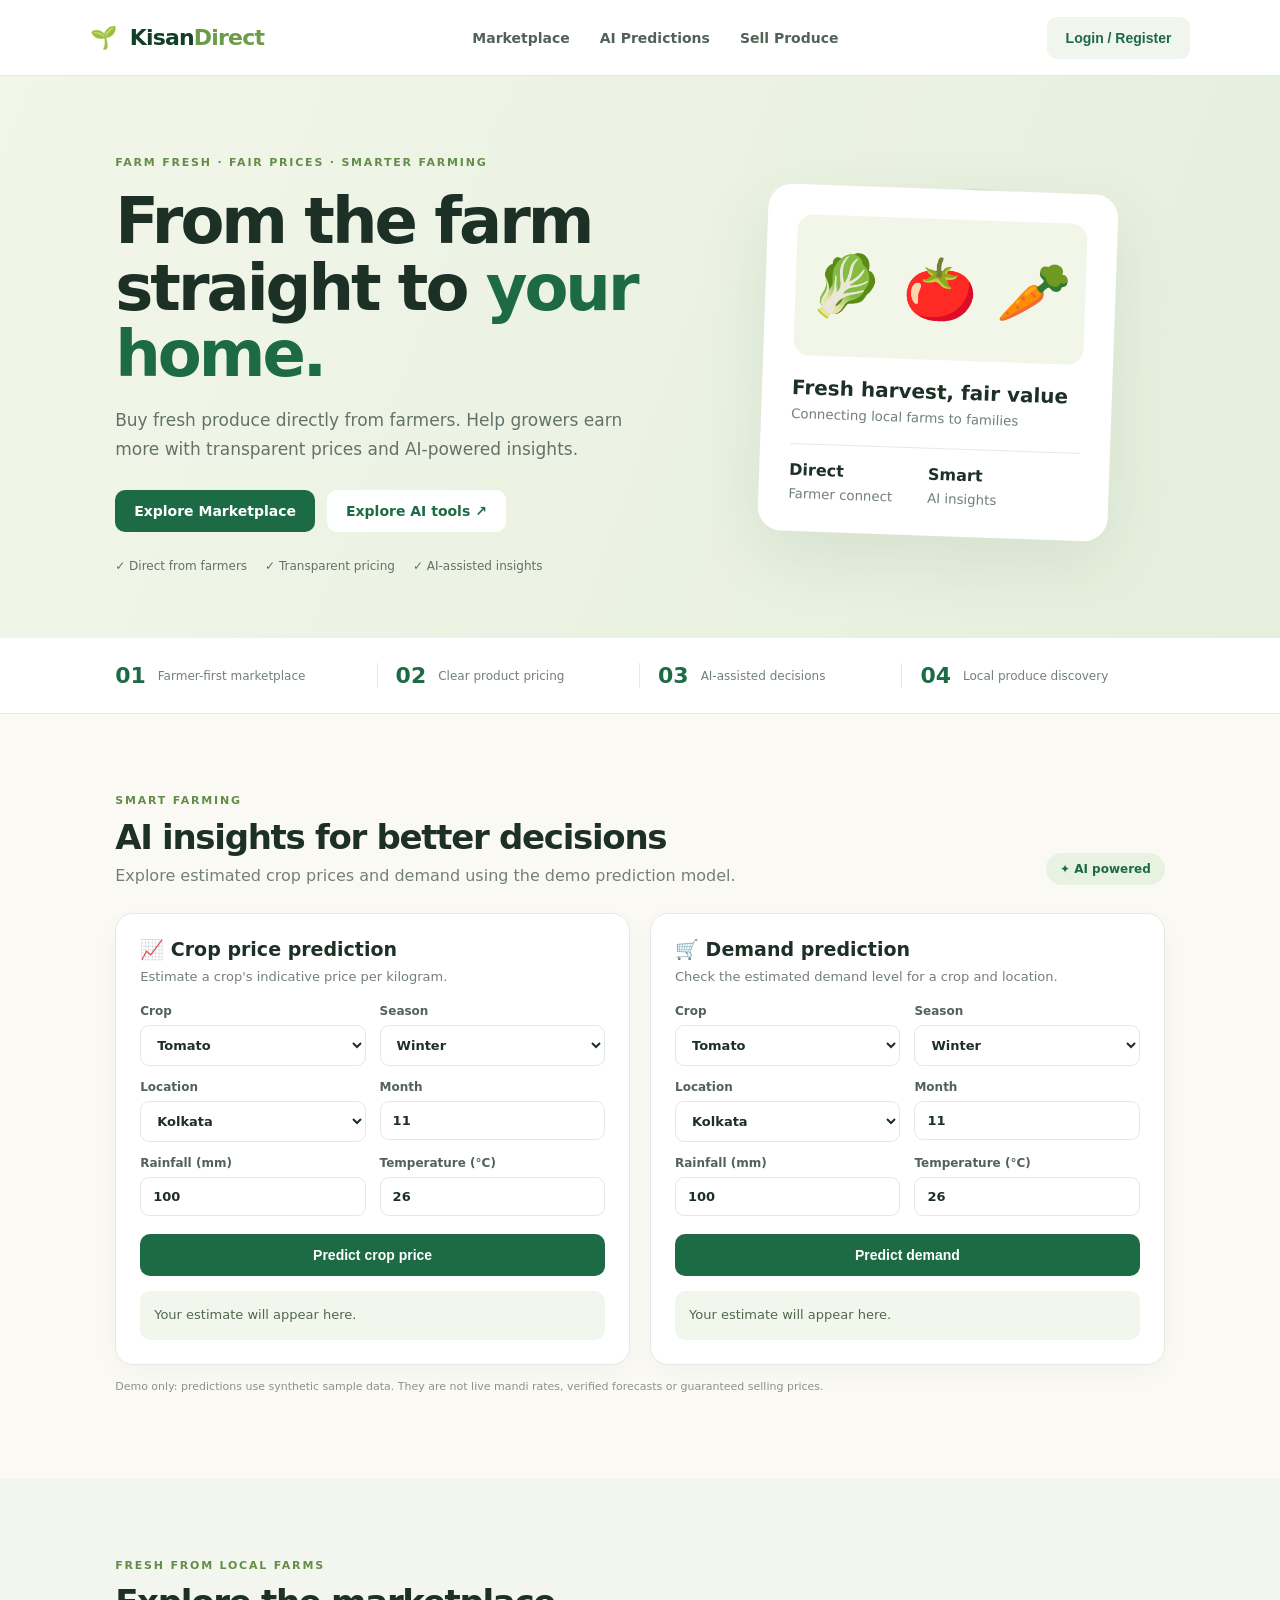
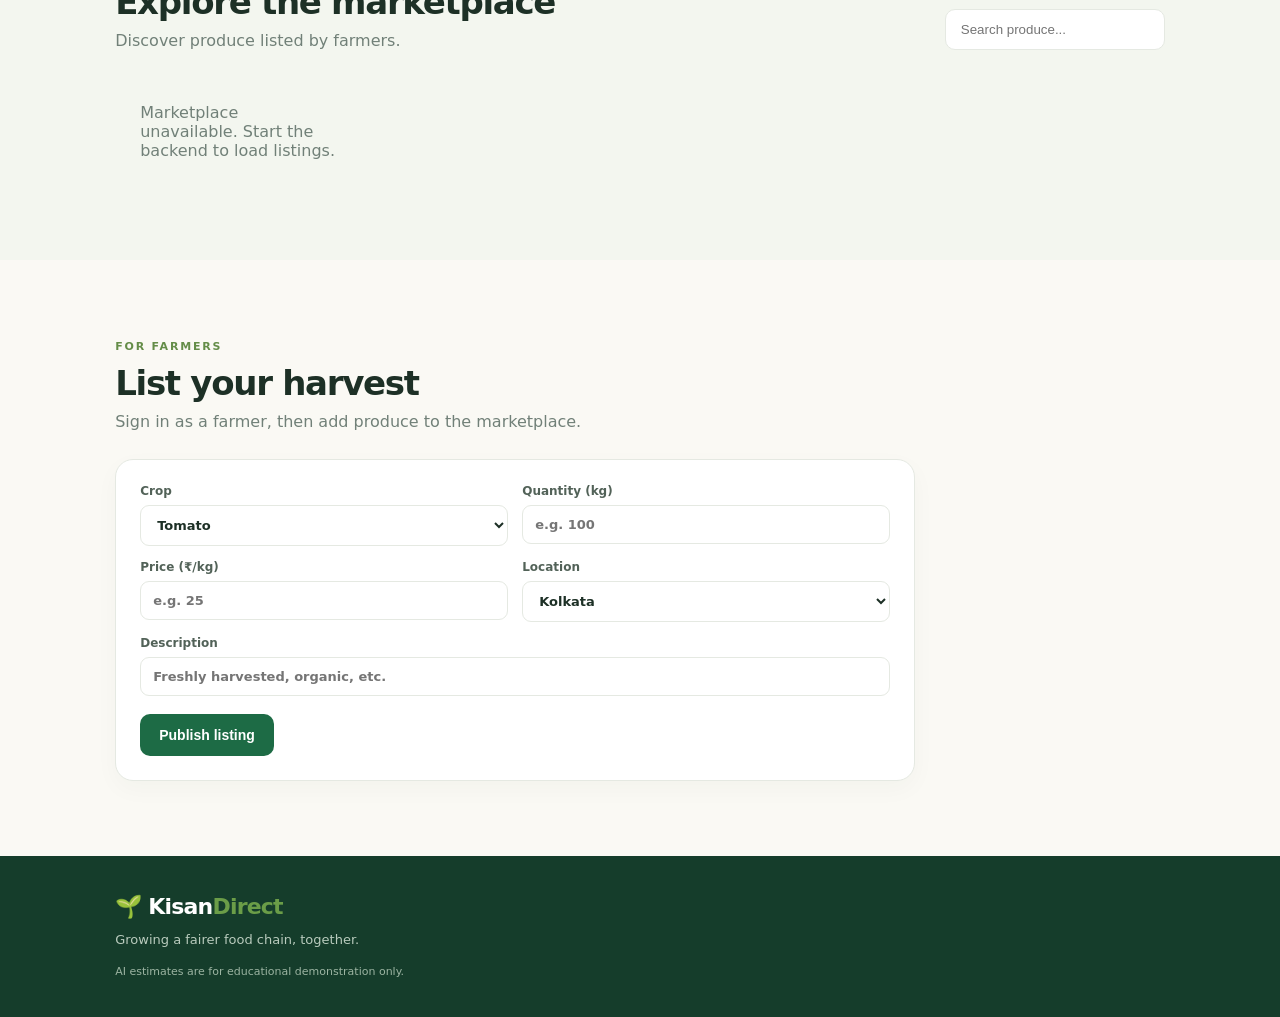
==== mvp/frontend/index.html @ 40bfc6fa "Initial commit: Kisan Direct AI Hackathon Project" ====
<!doctype html>
<html lang="en">
<head>
<meta charset="utf-8"><meta name="viewport" content="width=device-width, initial-scale=1">
<title>Kisan Direct | AI Farmer Marketplace</title><link rel="stylesheet" href="style.css">
</head>
<body>
<header class="topbar"><a class="brand" href="#"><span class="logo">🌱</span> Kisan<span>Direct</span></a>
<nav><a href="#market">Marketplace</a><a href="#ai">AI Predictions</a><a href="#sell">Sell Produce</a></nav>
<div class="auth" id="authArea"><button class="btn ghost" onclick="showAuth()">Login / Register</button></div></header>
<main>
<section class="hero"><div class="hero-copy"><span class="eyebrow">FARM FRESH · FAIR PRICES · SMARTER FARMING</span>
<h1>From the farm<br>straight to <em>your home.</em></h1>
<p>Buy fresh produce directly from farmers. Help growers earn more with transparent prices and AI-powered insights.</p>
<div class="hero-actions"><a class="btn primary" href="#market">Explore Marketplace</a><a class="btn light" href="#ai">Explore AI tools ↗</a></div>
<div class="trust"><span>✓ Direct from farmers</span><span>✓ Transparent pricing</span><span>✓ AI-assisted insights</span></div></div>
<div class="hero-art"><div class="sun"></div><div class="hero-card"><div class="produce">🥬 🍅 🥕</div><b>Fresh harvest, fair value</b><small>Connecting local farms to families</small><div class="mini-stats"><div><b>Direct</b><small>Farmer connect</small></div><div><b>Smart</b><small>AI insights</small></div></div></div></div></section>
<section class="stats"><div><b>01</b><span>Farmer-first marketplace</span></div><div><b>02</b><span>Clear product pricing</span></div><div><b>03</b><span>AI-assisted decisions</span></div><div><b>04</b><span>Local produce discovery</span></div></section>
<section id="ai" class="section"><div class="section-head"><div><span class="eyebrow">SMART FARMING</span><h2>AI insights for better decisions</h2><p>Explore estimated crop prices and demand using the demo prediction model.</p></div><span class="pill">✦ AI powered</span></div>
<div class="ai-grid"><div class="panel prediction"><h3>📈 Crop price prediction</h3><p>Estimate a crop's indicative price per kilogram.</p><div class="form-grid"><label>Crop<select id="priceCrop"></select></label><label>Season<select id="priceSeason"><option>Winter</option><option>Summer</option><option>Monsoon</option></select></label><label>Location<select id="priceLocation"></select></label><label>Month<input id="priceMonth" type="number" min="1" max="12" value="11"></label><label>Rainfall (mm)<input id="priceRain" type="number" value="100"></label><label>Temperature (°C)<input id="priceTemp" type="number" value="26"></label></div><button class="btn primary full" onclick="predict('price')">Predict crop price</button><div id="priceResult" class="result">Your estimate will appear here.</div></div>
<div class="panel prediction"><h3>🛒 Demand prediction</h3><p>Check the estimated demand level for a crop and location.</p><div class="form-grid"><label>Crop<select id="demandCrop"></select></label><label>Season<select id="demandSeason"><option>Winter</option><option>Summer</option><option>Monsoon</option></select></label><label>Location<select id="demandLocation"></select></label><label>Month<input id="demandMonth" type="number" min="1" max="12" value="11"></label><label>Rainfall (mm)<input id="demandRain" type="number" value="100"></label><label>Temperature (°C)<input id="demandTemp" type="number" value="26"></label></div><button class="btn primary full" onclick="predict('demand')">Predict demand</button><div id="demandResult" class="result">Your estimate will appear here.</div></div></div>
<p class="disclaimer">Demo only: predictions use synthetic sample data. They are not live mandi rates, verified forecasts or guaranteed selling prices.</p></section>
<section id="market" class="section market"><div class="section-head"><div><span class="eyebrow">FRESH FROM LOCAL FARMS</span><h2>Explore the marketplace</h2><p>Discover produce listed by farmers.</p></div><input id="search" class="search" placeholder="Search produce..." oninput="loadProducts()"></div><div id="products" class="product-grid"><div class="empty">Loading products…</div></div></section>
<section id="sell" class="section sell"><div class="section-head"><div><span class="eyebrow">FOR FARMERS</span><h2>List your harvest</h2><p>Sign in as a farmer, then add produce to the marketplace.</p></div></div>
<div class="panel sell-panel"><div class="form-grid"><label>Crop<select id="sellCrop"></select></label><label>Quantity (kg)<input id="sellQty" type="number" min="1" placeholder="e.g. 100"></label><label>Price (₹/kg)<input id="sellPrice" type="number" min="1" placeholder="e.g. 25"></label><label>Location<select id="sellLocation"></select></label><label class="wide">Description<input id="sellDesc" placeholder="Freshly harvested, organic, etc."></label></div><button class="btn primary" onclick="addProduct()">Publish listing</button><span id="sellMessage" class="message"></span></div></section>
</main>
<footer><a class="brand" href="#">🌱 Kisan<span>Direct</span></a><p>Growing a fairer food chain, together.</p><small>AI estimates are for educational demonstration only.</small></footer>
<div id="authModal" class="modal hidden"><div class="modal-card"><button class="close" onclick="hideAuth()">×</button><h2>Welcome to Kisan Direct</h2><div class="tabs"><button onclick="setMode('login')" id="loginTab" class="active">Login</button><button onclick="setMode('register')" id="registerTab">Register</button></div><div id="nameWrap"><label>Full name<input id="authName" placeholder="Your name"></label></div><label>Email<input id="authEmail" type="email" placeholder="you@example.com"></label><label>Password<input id="authPassword" type="password" placeholder="At least 6 characters"></label><div id="roleWrap"><label>Account type<select id="authRole"><option value="farmer">Farmer</option><option value="customer">Customer</option></select></label></div><button class="btn primary full" onclick="submitAuth()" id="authSubmit">Login</button><p id="authMessage" class="message"></p></div></div>
<script src="app.js"></script></body></html>
---- mvp/frontend/style.css ----
:root{--green:#1d6b45;--deep:#143e2c;--lime:#e7f2df;--cream:#faf9f4;--ink:#1d3026;--muted:#718078;--line:#e5e9e2}
*{box-sizing:border-box}html{scroll-behavior:smooth}body{margin:0;background:var(--cream);color:var(--ink);font-family:Inter,system-ui,Arial,sans-serif}.topbar{height:76px;display:flex;align-items:center;justify-content:space-between;padding:0 7%;background:#fff;border-bottom:1px solid var(--line);position:sticky;top:0;z-index:5}.brand{font-size:22px;font-weight:800;color:var(--deep);text-decoration:none;letter-spacing:-.8px}.brand span:last-child{color:#6b9d48}.logo{margin-right:7px}.topbar nav{display:flex;gap:30px}.topbar nav a{color:#526258;text-decoration:none;font-size:14px;font-weight:600}.btn{border:0;border-radius:10px;padding:13px 19px;font-weight:700;cursor:pointer;text-decoration:none;display:inline-block;font-size:14px}.primary{background:var(--green);color:white}.primary:hover{background:var(--deep)}.ghost{background:#f0f5ed;color:var(--green)}.light{background:#fff;color:var(--green)}.hero{padding:75px 9% 65px;display:grid;grid-template-columns:1.1fr .9fr;align-items:center;gap:40px;background:linear-gradient(110deg,#f2f6e9,#e5efdd)}.eyebrow{font-size:11px;letter-spacing:1.8px;font-weight:800;color:#648d48}.hero h1{font-size:clamp(42px,5vw,68px);line-height:1.04;letter-spacing:-3px;margin:18px 0}.hero h1 em{font-style:normal;color:var(--green)}.hero-copy>p{font-size:17px;line-height:1.7;color:#637268;max-width:540px}.hero-actions{display:flex;gap:12px;margin:27px 0}.trust{display:flex;gap:18px;flex-wrap:wrap;color:#617267;font-size:12px}.hero-art{min-height:320px;display:grid;place-items:center;position:relative}.sun{position:absolute;width:270px;height:270px;border-radius:50%;background:#d3e5bc;right:12%;top:0}.hero-card{z-index:1;background:white;border-radius:24px;padding:30px;width:min(350px,90%);box-shadow:0 24px 70px #244b2818;transform:rotate(2deg)}.produce{font-size:60px;background:#f1f6e9;padding:35px 12px;text-align:center;border-radius:16px;margin-bottom:20px}.hero-card b{font-size:20px}.hero-card small{display:block;color:var(--muted);margin-top:7px}.mini-stats{display:flex;gap:35px;border-top:1px solid var(--line);margin-top:22px;padding-top:16px}.mini-stats b{font-size:16px}.stats{display:grid;grid-template-columns:repeat(4,1fr);padding:25px 9%;background:white;border-bottom:1px solid var(--line)}.stats div{display:flex;align-items:center;gap:12px;border-right:1px solid var(--line);padding-left:18px}.stats div:first-child{padding-left:0}.stats div:last-child{border:0}.stats b{color:var(--green);font-size:22px}.stats span{font-size:12px;color:var(--muted)}.section{padding:75px 9%}.section-head{display:flex;justify-content:space-between;align-items:end;margin-bottom:28px}.section h2{font-size:34px;letter-spacing:-1.3px;margin:9px 0}.section-head p{color:var(--muted);margin:0}.pill{background:#e8f2e1;color:var(--green);border-radius:30px;padding:9px 14px;font-size:12px;font-weight:800}.ai-grid{display:grid;grid-template-columns:1fr 1fr;gap:20px}.panel{background:#fff;border:1px solid var(--line);border-radius:18px;padding:24px;box-shadow:0 8px 25px #1c402008}.panel h3{margin:0 0 8px;font-size:19px}.panel>p{color:var(--muted);font-size:13px;margin:0 0 20px}.form-grid{display:grid;grid-template-columns:1fr 1fr;gap:14px;margin-bottom:18px}.form-grid label,.modal-card label{font-size:12px;font-weight:700;color:#526258;display:flex;flex-direction:column;gap:7px}.form-grid input,.form-grid select,.modal-card input,.modal-card select{width:100%;padding:11px 12px;border:1px solid var(--line);border-radius:9px;background:#fff;color:var(--ink);font:inherit;font-size:13px}.full{width:100%}.result{margin-top:15px;padding:14px;border-radius:10px;background:#f2f7ed;color:#53664f;font-size:13px;min-height:48px;line-height:1.6}.result strong{color:var(--green);font-size:20px}.disclaimer{font-size:11px;color:#8a938b;margin-top:15px}.market{background:#f3f6ef}.search{padding:12px 15px;border:1px solid var(--line);border-radius:10px;min-width:220px}.product-grid{display:grid;grid-template-columns:repeat(4,1fr);gap:17px}.product{background:#fff;border:1px solid var(--line);border-radius:15px;padding:18px}.product .emoji{font-size:37px;background:#f0f5e9;border-radius:12px;text-align:center;padding:17px}.product h3{margin:13px 0 5px}.product p{font-size:12px;color:var(--muted);margin:5px 0}.product .price{font-size:18px;font-weight:800;color:var(--green);margin-top:12px}.empty{color:var(--muted);padding:25px}.sell-panel{max-width:800px}.wide{grid-column:span 2}.message{font-size:13px;color:var(--green);margin-left:10px}footer{padding:38px 9%;background:#153d2b;color:#dce9df}footer .brand{color:#fff}footer p{font-size:13px;color:#b9cbbd}footer small{font-size:11px;color:#9cb4a2}.modal{position:fixed;inset:0;background:#10281dcc;display:grid;place-items:center;z-index:10;padding:20px}.hidden{display:none!important}.modal-card{background:#fff;border-radius:18px;padding:28px;width:min(420px,100%);position:relative}.modal-card h2{margin:0 0 18px}.modal-card label{margin:13px 0}.close{position:absolute;right:16px;top:12px;border:0;background:none;font-size:27px;cursor:pointer}.tabs{display:flex;gap:8px;margin-bottom:18px}.tabs button{flex:1;padding:10px;border:0;border-radius:8px;background:#f0f3ed;cursor:pointer}.tabs .active{background:#e3efdc;color:var(--green);font-weight:800}
@media(max-width:850px){.topbar{padding:0 4%}.topbar nav{gap:12px}.hero{padding:55px 6%;grid-template-columns:1fr}.hero-art{min-height:270px}.stats{grid-template-columns:1fr 1fr;gap:18px;padding:22px 6%}.stats div:nth-child(2){border:0}.section{padding:55px 6%}.ai-grid{grid-template-columns:1fr}.product-grid{grid-template-columns:1fr 1fr}}@media(max-width:560px){.topbar{height:auto;min-height:68px;flex-wrap:wrap;padding:12px 5%;gap:10px}.topbar nav{order:3;width:100%;justify-content:space-between}.topbar nav a{font-size:12px}.hero h1{letter-spacing:-2px}.section-head{align-items:start;gap:15px;flex-direction:column}.product-grid{grid-template-columns:1fr 1fr}.form-grid{grid-template-columns:1fr}.wide{grid-column:auto}.trust{gap:8px}.stats span{font-size:11px}}
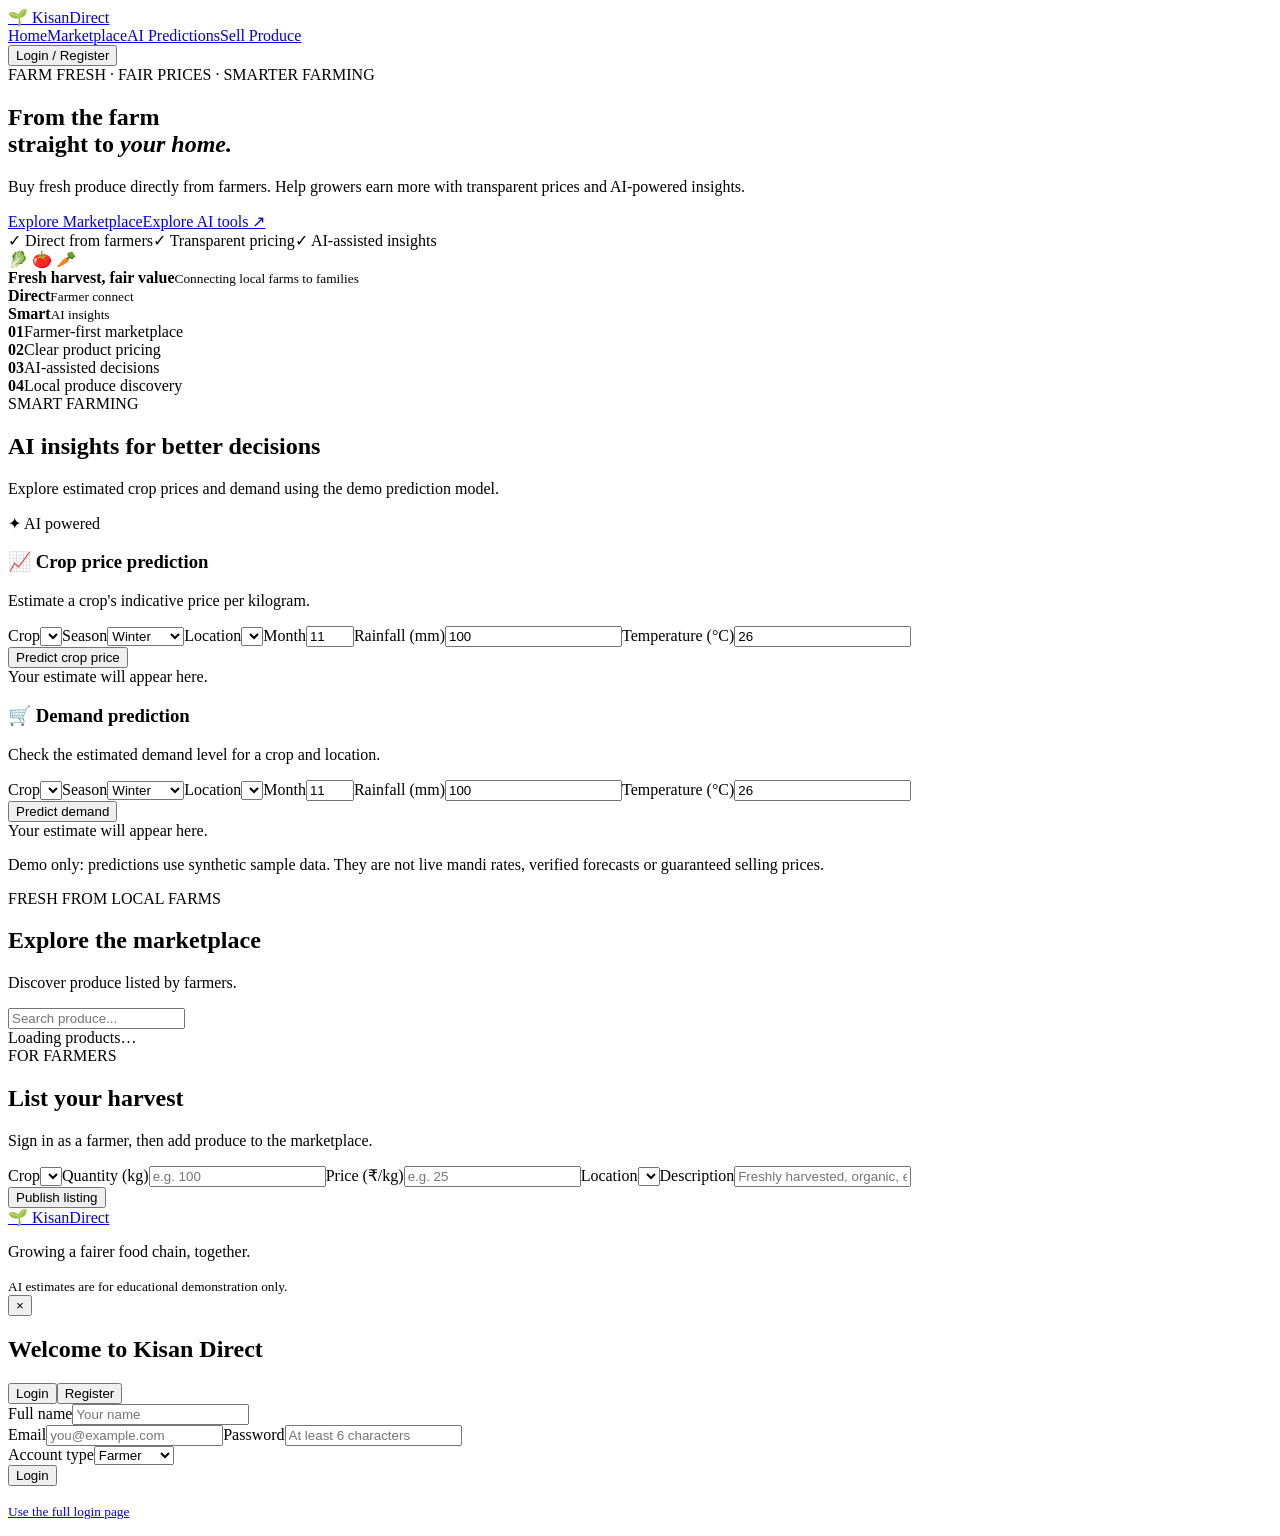
==== commit 5423010c: "Add final tested deployment-ready application" ====
--- a/mvp/frontend/index.html
+++ b/mvp/frontend/index.html
@@ -2,11 +2,11 @@
 <html lang="en">
 <head>
 <meta charset="utf-8"><meta name="viewport" content="width=device-width, initial-scale=1">
-<title>Kisan Direct | AI Farmer Marketplace</title><link rel="stylesheet" href="style.css">
+<title>Kisan Direct | AI Farmer Marketplace</title><link rel="icon" href="data:image/svg+xml,<svg xmlns='http://www.w3.org/2000/svg' viewBox='0 0 100 100'><text y='.9em' font-size='90'>🌱</text></svg>"><link rel="stylesheet" href="/style.css">
 </head>
 <body>
-<header class="topbar"><a class="brand" href="#"><span class="logo">🌱</span> Kisan<span>Direct</span></a>
-<nav><a href="#market">Marketplace</a><a href="#ai">AI Predictions</a><a href="#sell">Sell Produce</a></nav>
+<header class="topbar"><a class="brand" href="/"><span class="logo">🌱</span> Kisan<span>Direct</span></a>
+<nav><a href="/">Home</a><a href="#market">Marketplace</a><a href="#ai">AI Predictions</a><a href="#sell">Sell Produce</a><a href="/dashboard" id="dashLink" style="display:none">Dashboard</a></nav>
 <div class="auth" id="authArea"><button class="btn ghost" onclick="showAuth()">Login / Register</button></div></header>
 <main>
 <section class="hero"><div class="hero-copy"><span class="eyebrow">FARM FRESH · FAIR PRICES · SMARTER FARMING</span>
@@ -23,7 +23,8 @@
 <section id="market" class="section market"><div class="section-head"><div><span class="eyebrow">FRESH FROM LOCAL FARMS</span><h2>Explore the marketplace</h2><p>Discover produce listed by farmers.</p></div><input id="search" class="search" placeholder="Search produce..." oninput="loadProducts()"></div><div id="products" class="product-grid"><div class="empty">Loading products…</div></div></section>
 <section id="sell" class="section sell"><div class="section-head"><div><span class="eyebrow">FOR FARMERS</span><h2>List your harvest</h2><p>Sign in as a farmer, then add produce to the marketplace.</p></div></div>
 <div class="panel sell-panel"><div class="form-grid"><label>Crop<select id="sellCrop"></select></label><label>Quantity (kg)<input id="sellQty" type="number" min="1" placeholder="e.g. 100"></label><label>Price (₹/kg)<input id="sellPrice" type="number" min="1" placeholder="e.g. 25"></label><label>Location<select id="sellLocation"></select></label><label class="wide">Description<input id="sellDesc" placeholder="Freshly harvested, organic, etc."></label></div><button class="btn primary" onclick="addProduct()">Publish listing</button><span id="sellMessage" class="message"></span></div></section>
+<section id="ordersSection" class="section" style="display:none"><div class="section-head"><div><span class="eyebrow">ORDERS</span><h2>My orders</h2><p>Orders you placed as a customer, or orders for your listings as a farmer.</p></div></div><div id="ordersList" class="product-grid"><div class="empty">Loading orders…</div></div></section>
 </main>
-<footer><a class="brand" href="#">🌱 Kisan<span>Direct</span></a><p>Growing a fairer food chain, together.</p><small>AI estimates are for educational demonstration only.</small></footer>
-<div id="authModal" class="modal hidden"><div class="modal-card"><button class="close" onclick="hideAuth()">×</button><h2>Welcome to Kisan Direct</h2><div class="tabs"><button onclick="setMode('login')" id="loginTab" class="active">Login</button><button onclick="setMode('register')" id="registerTab">Register</button></div><div id="nameWrap"><label>Full name<input id="authName" placeholder="Your name"></label></div><label>Email<input id="authEmail" type="email" placeholder="you@example.com"></label><label>Password<input id="authPassword" type="password" placeholder="At least 6 characters"></label><div id="roleWrap"><label>Account type<select id="authRole"><option value="farmer">Farmer</option><option value="customer">Customer</option></select></label></div><button class="btn primary full" onclick="submitAuth()" id="authSubmit">Login</button><p id="authMessage" class="message"></p></div></div>
-<script src="app.js"></script></body></html>
+<footer><a class="brand" href="/">🌱 Kisan<span>Direct</span></a><p>Growing a fairer food chain, together.</p><small>AI estimates are for educational demonstration only.</small></footer>
+<div id="authModal" class="modal hidden"><div class="modal-card"><button class="close" onclick="hideAuth()">×</button><h2>Welcome to Kisan Direct</h2><div class="tabs"><button onclick="setMode('login')" id="loginTab" class="active">Login</button><button onclick="setMode('register')" id="registerTab">Register</button></div><div id="nameWrap"><label>Full name<input id="authName" placeholder="Your name"></label></div><label>Email<input id="authEmail" type="email" placeholder="you@example.com"></label><label>Password<input id="authPassword" type="password" placeholder="At least 6 characters"></label><div id="roleWrap"><label>Account type<select id="authRole"><option value="farmer">Farmer</option><option value="customer">Customer</option></select></label></div><button class="btn primary full" onclick="submitAuth()" id="authSubmit">Login</button><p id="authMessage" class="message"></p><p><small><a href="/auth">Use the full login page</a></small></p></div></div>
+<script src="/app.js"></script></body></html>
